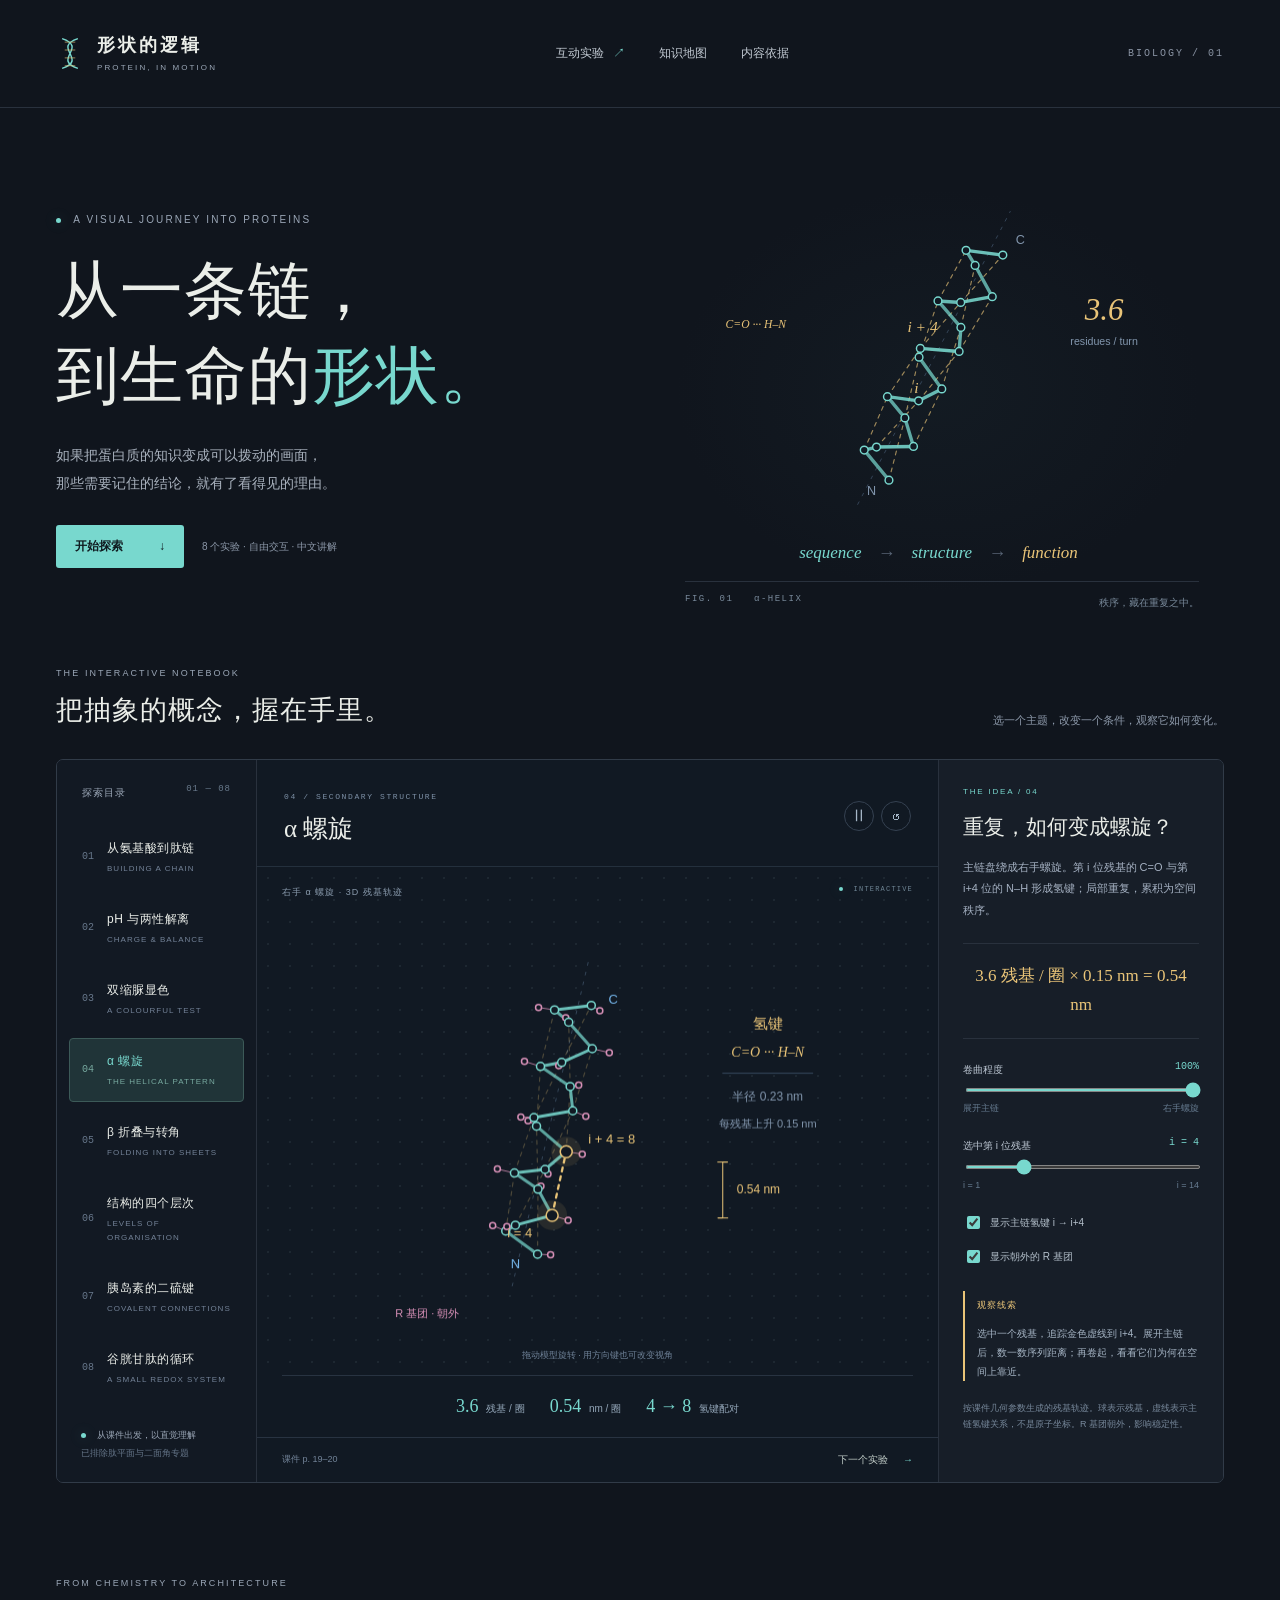
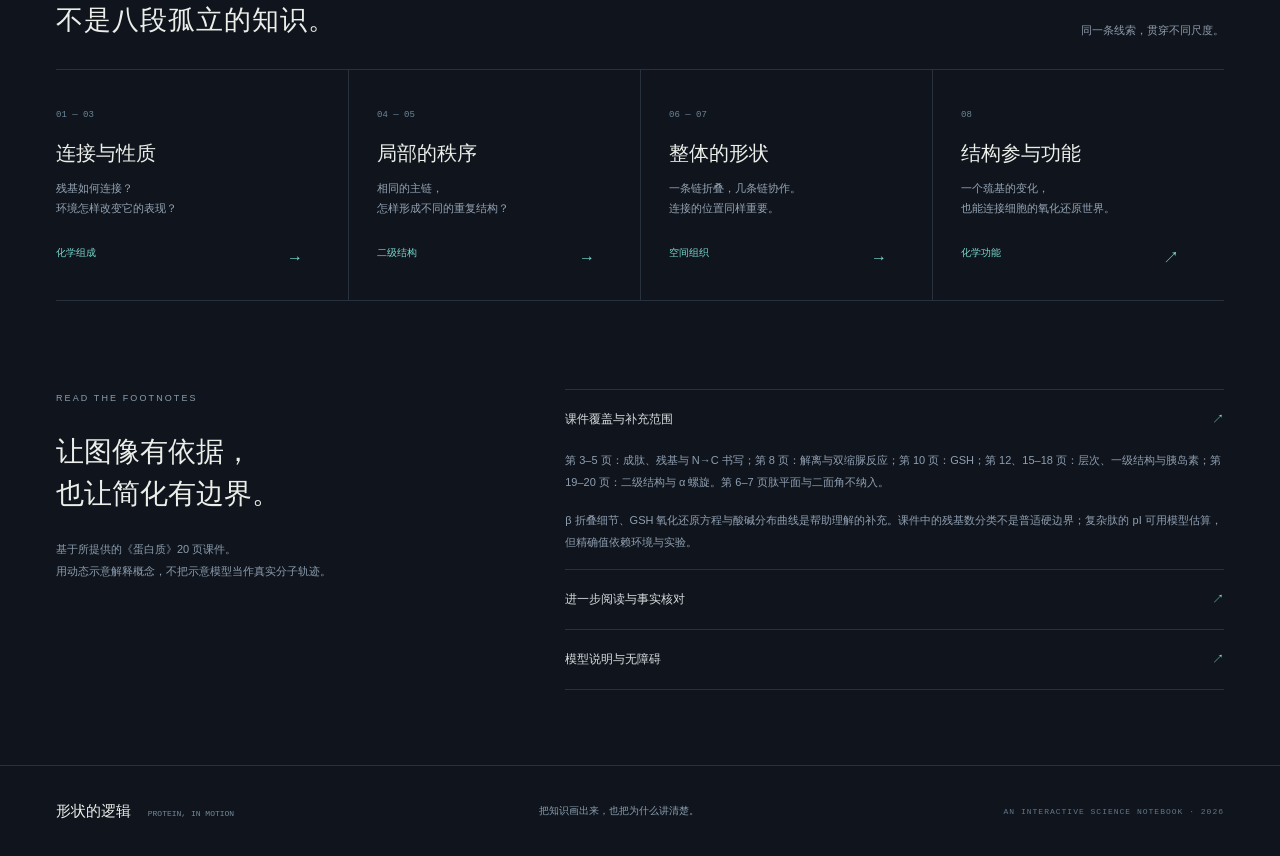
==== index.html @ da042d1e "Publish Protein in Motion interactive science notebook" ====
<!doctype html>
<html lang="zh-CN">
<head>
  <meta charset="utf-8"><meta name="viewport" content="width=device-width,initial-scale=1">
  <meta name="theme-color" content="#10151d">
  <meta name="description" content="八个可交互的蛋白质实验：从缩合成肽、酸碱解离，到螺旋、折叠与分子协作。基于《蛋白质》课件，排除肽平面专题。">
  <title>蛋白质 · 形状的逻辑 | Protein, in Motion</title>
  <link rel="icon" href="data:image/svg+xml,%3Csvg xmlns='http://www.w3.org/2000/svg' viewBox='0 0 64 64'%3E%3Crect width='64' height='64' rx='15' fill='%2310151d'/%3E%3Cpath d='M18 8C58 20 6 44 46 56M46 8C6 20 58 44 18 56' fill='none' stroke='%2370d6d0' stroke-width='4'/%3E%3C/svg%3E">
  <link rel="stylesheet" href="style.css">
  <script src="app.js" defer></script>
</head>
<body>
  <a class="skip" href="#lab">跳到互动实验</a>
  <header class="site-header"><a class="brand" href="#top"><svg viewBox="0 0 32 38" aria-hidden="true"><path d="M7 2C37 12-5 26 25 36M25 2C-5 12 37 26 7 36"/><path class="rungs" d="M10 6h12M10 15h12M10 24h12M10 33h12"/></svg><span>形状的逻辑<small>PROTEIN, IN MOTION</small></span></a><nav aria-label="主导航"><a href="#lab">互动实验 <span>↗</span></a><a href="#map">知识地图</a><a href="#sources">内容依据</a></nav><span class="edition">BIOLOGY / 01</span></header>
  <main id="top">
    <section class="hero">
      <div class="hero-copy"><p class="eyebrow"><span class="dot"></span> A VISUAL JOURNEY INTO PROTEINS</p><h1>从一条链，<br>到生命的<span>形状。</span></h1><p class="intro">如果把蛋白质的知识变成可以拨动的画面，<br class="desktop">那些需要记住的结论，就有了看得见的理由。</p><a class="primary" id="start" href="#lab">开始探索 <span>↓</span></a><span class="hero-note">8 个实验 · 自由交互 · 中文讲解</span></div>
      <div class="hero-art"><canvas id="hero-canvas" role="img" aria-label="旋转的右手α螺旋示意，青色主链与金色氢键"></canvas><div class="hero-equation"><span class="math">sequence</span><i>→</i><span class="math">structure</span><i>→</i><span class="math">function</span></div><div class="art-caption"><span>FIG. 01 &nbsp; α-HELIX</span><span>秩序，藏在重复之中。</span></div></div>
    </section>
    <div class="section-heading" id="lab"><div><p class="eyebrow">THE INTERACTIVE NOTEBOOK</p><h2>把抽象的概念，握在手里。</h2></div><p>选一个主题，改变一个条件，观察它如何变化。</p></div>
    <section class="notebook" aria-label="蛋白质互动实验室">
      <aside class="chapters"><p class="sidebar-label">探索目录 <span>01 — 08</span></p><nav id="chapter-nav" aria-label="实验主题"></nav><div class="sidebar-foot"><span class="dot"></span> 从课件出发，以直觉理解<br><small>已排除肽平面与二面角专题</small></div></aside>
      <div class="experiment"><div class="experiment-heading"><div><span class="scene-number" id="scene-number">04 / SECONDARY STRUCTURE</span><h3 id="scene-title">α 螺旋</h3></div><div class="scene-actions"><button id="pause" class="icon-button" aria-label="暂停自动旋转" aria-pressed="false">Ⅱ</button><button id="reset" class="icon-button" aria-label="重置当前实验">↺</button></div></div><div class="canvas-wrap"><canvas id="scene" role="img" aria-describedby="scene-summary"></canvas><div class="canvas-top"><span id="view-label">空间示意</span><span class="live"><span class="dot"></span> INTERACTIVE</span></div><span id="canvas-hint" class="canvas-hint">拖动模型，改变视角</span></div><div class="scene-readout" id="readout" aria-live="polite"></div><p id="scene-summary" class="sr-only"></p><div class="experiment-bottom"><span id="page-source"></span><button id="next">下一个实验 <span>→</span></button></div></div>
      <aside class="inspector"><p class="eyebrow" id="concept-kicker"></p><h4 id="concept-title"></h4><p id="concept-copy"></p><div class="formula" id="formula"></div><div id="controls"></div><div class="insight"><span>观察线索</span><p id="insight"></p></div><p class="model-note" id="model-note"></p></aside>
    </section>
    <section class="map-section" id="map"><div class="section-heading"><div><p class="eyebrow">FROM CHEMISTRY TO ARCHITECTURE</p><h2>不是八段孤立的知识。</h2></div><p>同一条线索，贯穿不同尺度。</p></div><div class="knowledge-path"><button data-open="0"><span>01 — 03</span><h3>连接与性质</h3><p>残基如何连接？<br>环境怎样改变它的表现？</p><b>化学组成 <i>→</i></b></button><button data-open="3"><span>04 — 05</span><h3>局部的秩序</h3><p>相同的主链，<br>怎样形成不同的重复结构？</p><b>二级结构 <i>→</i></b></button><button data-open="5"><span>06 — 07</span><h3>整体的形状</h3><p>一条链折叠，几条链协作。<br>连接的位置同样重要。</p><b>空间组织 <i>→</i></b></button><button data-open="7"><span>08</span><h3>结构参与功能</h3><p>一个巯基的变化，<br>也能连接细胞的氧化还原世界。</p><b>化学功能 <i>↗</i></b></button></div></section>
    <section class="sources" id="sources"><div><p class="eyebrow">READ THE FOOTNOTES</p><h2>让图像有依据，<br>也让简化有边界。</h2><p>基于所提供的《蛋白质》20 页课件。<br>用动态示意解释概念，不把示意模型当作真实分子轨迹。</p></div><div class="source-details"><details open><summary>课件覆盖与补充范围 <span>↗</span></summary><p>第 3–5 页：成肽、残基与 N→C 书写；第 8 页：解离与双缩脲反应；第 10 页：GSH；第 12、15–18 页：层次、一级结构与胰岛素；第 19–20 页：二级结构与 α 螺旋。第 6–7 页肽平面与二面角不纳入。</p><p>β 折叠细节、GSH 氧化还原方程与酸碱分布曲线是帮助理解的补充。课件中的残基数分类不是普适硬边界；复杂肽的 pI 可用模型估算，但精确值依赖环境与实验。</p></details><details><summary>进一步阅读与事实核对 <span>↗</span></summary><ul><li><a href="https://www.ncbi.nlm.nih.gov/books/NBK26830/" target="_blank" rel="noopener">Molecular Biology of the Cell · 蛋白质的形状与结构 ↗</a></li><li><a href="https://openstax.org/books/organic-chemistry/pages/26-9-protein-structure" target="_blank" rel="noopener">OpenStax · Protein Structure ↗</a></li><li><a href="https://www.rcsb.org/structure/4INS" target="_blank" rel="noopener">RCSB PDB · 4INS 胰岛素结构 ↗</a></li><li><a href="https://pubmed.ncbi.nlm.nih.gov/12485918/" target="_blank" rel="noopener">Glutathione in defense and signaling ↗</a></li></ul></details><details><summary>模型说明与无障碍 <span>↗</span></summary><p>螺旋按课件的 3.6 残基/圈、0.54 nm 螺距生成；其余几何为概念示意，未使用 PDB 原子坐标。成肽动画表示净化学计量，实际生物合成需要活化与催化。双缩脲显色只作定性判断。折叠动画不是能量模拟。GSH 动画不构成任何美容或治疗效果的推论。</p><p>滑块支持方向键；所有交互均有文字读数。系统开启“减少动态效果”时默认停止自动旋转，也可使用实验右上角暂停。图像通过线型、标签和颜色共同表达含义。</p></details></div></section>
  </main><footer><a class="footer-brand" href="#top">形状的逻辑 <span>PROTEIN, IN MOTION</span></a><p>把知识画出来，也把为什么讲清楚。</p><span>AN INTERACTIVE SCIENCE NOTEBOOK · 2026</span></footer>
  <noscript>本页面的动态实验需要开启 JavaScript。知识范围和参考资料仍可在下方阅读。</noscript>
</body></html>
---- style.css ----
:root{color-scheme:dark;--bg:#10151d;--panel:#131a24;--line:#29313d;--text:#ebeee9;--muted:#9ba7b7;--cyan:#78d8ce;--blue:#75b6eb;--gold:#e9c478;--pink:#d891b8;--serif:Georgia,'Times New Roman','Noto Serif SC','SimSun',serif;--sans:Inter,'Segoe UI','Microsoft YaHei',sans-serif}*{box-sizing:border-box}html{scroll-behavior:smooth;scroll-padding-top:26px}body{margin:0;background:var(--bg);color:var(--text);font-family:var(--sans);font-size:14px;line-height:1.75}a{color:inherit;text-decoration:none}button,input{font:inherit}button{cursor:pointer;color:inherit}button,a,input{outline-offset:5px}button:focus-visible,a:focus-visible,input:focus-visible{outline:2px solid var(--gold)}button{border:0}::selection{background:#377a78;color:white}main,.site-header,footer{max-width:1480px;margin:auto;padding-left:56px;padding-right:56px}.site-header{height:108px;display:flex;align-items:center;justify-content:space-between;border-bottom:1px solid var(--line);gap:25px}.brand{display:flex;align-items:center;gap:13px}.brand svg{width:28px;height:37px;fill:none;stroke:var(--cyan);stroke-width:1.7}.brand .rungs{stroke:var(--gold);stroke-width:1;opacity:.7}.brand>span{font-size:18px;letter-spacing:3px;font-weight:600;line-height:1.3}.brand small{display:block;font-size:8px;letter-spacing:2.1px;color:var(--muted);margin-top:6px;font-weight:400}.site-header nav{display:flex;gap:34px;font-size:12px;color:#c2cad3}.site-header nav a:hover{color:var(--cyan)}.site-header nav span{color:var(--cyan);margin-left:6px}.edition{font:10px monospace;letter-spacing:2px;color:#8993a3}.hero{display:grid;grid-template-columns:1fr 1fr;min-height:560px;align-items:center;gap:26px;padding:58px 0 52px}.eyebrow{font:10px var(--sans);font-weight:500;letter-spacing:2.1px;color:var(--muted);margin:0 0 23px}.dot{display:inline-block;background:var(--cyan);height:5px;width:5px;border-radius:50%;margin-right:8px;box-shadow:0 0 13px #78d8ce44;vertical-align:middle}.hero h1{font-family:var(--serif);font-weight:400;font-size:clamp(42px,4.9vw,70px);line-height:1.35;letter-spacing:1px;margin:24px 0}.hero h1 span{color:var(--cyan)}.intro{color:#a8b1bd;font-size:14px;line-height:1.95;margin-bottom:28px}.primary{display:inline-flex;align-items:center;gap:36px;padding:11px 19px;background:var(--cyan);color:#101c21;font-size:12px;font-weight:600;border-radius:3px}.primary:hover{background:#a2eee6}.hero-note{font-size:10px;color:#8d99aa;margin-left:18px;white-space:nowrap}.hero-art{position:relative;height:440px;min-width:0;background:radial-gradient(ellipse at center,#20333a33,transparent 65%)}#hero-canvas{width:100%;height:100%;display:block}.hero-equation{display:flex;justify-content:center;align-items:center;gap:16px;position:absolute;bottom:42px;left:0;right:0;font-size:17px}.math{font-family:var(--serif);font-style:italic;color:var(--cyan)}.hero-equation .math:last-child{color:var(--gold)}.hero-equation i{color:#586475;font-size:18px}.art-caption{position:absolute;bottom:0;left:32px;right:25px;border-top:1px solid var(--line);padding-top:12px;display:flex;justify-content:space-between;color:#798a9b;font-size:10px}.art-caption>span:first-child{font:9px monospace;letter-spacing:1.5px}.section-heading{display:flex;justify-content:space-between;align-items:end;margin-bottom:25px;gap:20px}.section-heading .eyebrow{margin-bottom:9px;font-size:9px}.section-heading h2{font-family:var(--serif);font-size:27px;letter-spacing:1px;font-weight:400;margin:0}.section-heading>p{color:#8e9aab;font-size:11px;margin:0 0 4px}.notebook{display:grid;grid-template-columns:200px minmax(0,1fr) 285px;border:1px solid #313b48;border-radius:7px;overflow:hidden;background:var(--panel);margin-bottom:95px;min-height:660px}.chapters{border-right:1px solid var(--line);padding:24px 12px 20px;display:flex;flex-direction:column;background:#121923}.sidebar-label{font-size:10px;letter-spacing:1px;color:#9ca8b8;padding:0 13px;margin:0 0 23px;display:flex;justify-content:space-between}.sidebar-label span{font:9px monospace;color:#68798b}#chapter-nav{display:flex;flex-direction:column;gap:7px}.chapter{background:transparent;width:100%;text-align:left;border-radius:4px;padding:12px 12px;display:flex;align-items:center;gap:13px;transition:background .2s,color .2s;border:1px solid transparent}.chapter>span{color:#67778b;font:10px monospace}.chapter b{display:block;font-size:12px;font-weight:400;letter-spacing:.5px}.chapter small{display:block;font-size:8px;letter-spacing:1px;color:#738297;margin-top:3px}.chapter:hover{background:#1c2935}.chapter[aria-current=true]{background:#203438;border-color:#3c5a58;color:var(--cyan)}.chapter[aria-current=true]>span,.chapter[aria-current=true] small{color:#77a99f}.sidebar-foot{margin-top:auto;padding:26px 12px 0;font-size:9px;color:#9ba7b7;line-height:2}.sidebar-foot small{font-size:9px;color:#637386}.experiment{min-width:0;display:flex;flex-direction:column;background:#111923}.experiment-heading{padding:22px 27px 16px;display:flex;align-items:center;justify-content:space-between;border-bottom:1px solid #24303d}.scene-number{font:8px monospace;color:#7e91a7;letter-spacing:1.6px}h3{font-weight:400;font-family:var(--serif);font-size:25px;line-height:1.4;margin:4px 0}.scene-actions{display:flex;gap:7px}.icon-button{height:30px;width:30px;background:transparent;border:1px solid #354151;border-radius:50%;color:#a6b7c8;line-height:1;padding:0;font-size:16px}.icon-button:hover{color:var(--cyan);border-color:var(--cyan)}.canvas-wrap{position:relative;flex:1;min-height:390px;background-image:radial-gradient(#94a8b019 .8px,transparent .8px);background-size:22px 22px;overflow:hidden}#scene{display:block;width:100%;height:100%;position:absolute;inset:0;touch-action:pan-y}.canvas-top{position:absolute;left:25px;right:25px;top:18px;display:flex;justify-content:space-between;pointer-events:none;font-size:9px;color:#8a9bad;letter-spacing:1px}.live{font:7px monospace;letter-spacing:1.2px;color:#6f8594}.live .dot{height:4px;width:4px;margin-right:5px}.canvas-hint{position:absolute;bottom:12px;left:0;right:0;text-align:center;color:#6e8197;font-size:9px;pointer-events:none}.scene-readout{margin:0 25px;min-height:62px;display:flex;gap:25px;align-items:center;justify-content:center;border-top:1px solid #283341;font-size:10px;color:#94a7b9;padding:10px 0;text-align:center}.scene-readout b{font-size:18px;font-weight:400;color:var(--cyan);margin-right:5px;font-family:var(--serif)}.experiment-bottom{display:flex;justify-content:space-between;align-items:center;padding:13px 25px;border-top:1px solid #283341;gap:12px;font-size:9px;color:#728398}.experiment-bottom button{background:transparent;color:#c3cec9;font-size:10px;padding:0;white-space:nowrap}.experiment-bottom button span{color:var(--cyan);padding-left:12px}.inspector{border-left:1px solid var(--line);padding:27px 24px 18px;background:#171e28}.inspector .eyebrow{color:var(--cyan);font-size:8px;letter-spacing:1.8px;margin-bottom:15px}.inspector h4{font-family:var(--serif);font-weight:400;font-size:21px;line-height:1.6;margin:0 0 12px}.inspector>p:not(.eyebrow){font-size:11px;color:#a5b1c2;line-height:1.95}.formula{font-family:var(--serif);font-size:17px;padding:18px 0;color:var(--gold);text-align:center;border-top:1px solid var(--line);border-bottom:1px solid var(--line);margin:22px 0;line-height:1.7;min-height:65px}.control{margin:0 0 20px}.control label{display:flex;justify-content:space-between;font-size:10px;color:#bcc6d2;margin-bottom:10px}.control output{color:var(--cyan);font:10px monospace}.control input[type=range]{accent-color:var(--cyan);width:100%;height:4px;display:block;cursor:pointer}.range-ends{display:flex;justify-content:space-between;color:#667b90;font-size:9px;margin-top:9px}.segments{display:flex;gap:5px;flex-wrap:wrap;margin-bottom:16px}.segments button{flex:1;min-width:45px;background:#111923;border:1px solid #364153;padding:6px 8px;border-radius:3px;color:#9cadbd;font-size:10px}.segments button[aria-pressed=true]{color:var(--cyan);border-color:#669d95;background:#213536}.toggle{display:flex;gap:7px;align-items:center;color:#b4c0cb;font-size:10px;margin-bottom:15px;cursor:pointer}.toggle input{accent-color:var(--cyan)}.action{width:100%;padding:8px;background:#263c40;color:var(--cyan);border:1px solid #3e6364;border-radius:3px;font-size:11px;margin:0 0 12px}.action:hover{background:#345255}.insight{border-left:2px solid var(--gold);padding-left:12px;margin-top:25px}.insight>span{font-size:9px;color:var(--gold);letter-spacing:1px}.insight p{font-size:10px;line-height:1.9;color:#a6b5c5;margin:8px 0 0}.inspector .model-note{font-size:9px!important;line-height:1.75!important;color:#77889b!important;margin:20px 0 0}.map-section{margin-bottom:88px}.knowledge-path{display:grid;grid-template-columns:repeat(4,1fr);border-top:1px solid var(--line);border-bottom:1px solid var(--line)}.knowledge-path button{position:relative;text-align:left;background:transparent;padding:30px 25px 28px 0}.knowledge-path button+button{border-left:1px solid var(--line);padding-left:28px}.knowledge-path button>span{font:9px monospace;color:#6b8596}.knowledge-path h3{font-size:20px;margin-top:14px}.knowledge-path p{font-size:11px;color:#94a3b4;line-height:1.9}.knowledge-path b{font-size:10px;color:var(--cyan);font-weight:400;display:flex;justify-content:space-between;padding-right:20px;margin-top:25px}.knowledge-path i{font-style:normal;font-size:16px}.knowledge-path button:hover h3{color:var(--cyan)}.sources{display:grid;grid-template-columns:1fr 1.5fr;gap:70px;padding-bottom:75px}.sources .eyebrow{font-size:9px}.sources h2{font-family:var(--serif);font-weight:400;font-size:28px;line-height:1.5}.sources>div>p{font-size:11px;color:#8b9cae;line-height:2}.source-details{border-top:1px solid var(--line)}details{border-bottom:1px solid var(--line);font-size:11px;color:#8f9fb2}summary{padding:19px 0;cursor:pointer;list-style:none;font-size:12px;color:#d6dddF;display:flex;justify-content:space-between}summary::-webkit-details-marker{display:none}summary>span{color:var(--cyan)}details p{line-height:2;margin:0 0 16px}details ul{padding-left:15px;margin:0 0 18px}details a:hover{color:var(--cyan)}footer{border-top:1px solid var(--line);padding-top:26px;padding-bottom:26px;display:flex;align-items:center;justify-content:space-between;gap:25px}.footer-brand{font-family:var(--serif);font-size:15px}.footer-brand span{font:8px monospace;color:#73899b;margin-left:13px}footer p{font-size:10px;color:#899daf}footer>span{font:8px monospace;letter-spacing:1px;color:#637588}.skip{position:fixed;top:-100px;left:15px;z-index:99;background:var(--cyan);color:var(--bg);padding:10px}.skip:focus{top:10px}.sr-only{position:absolute;width:1px;height:1px;overflow:hidden;clip:rect(0,0,0,0);white-space:nowrap}
@media(min-width:1350px){.notebook{grid-template-columns:210px minmax(0,1fr) 290px}.canvas-wrap{min-height:420px}}@media(max-width:1150px){main,.site-header,footer{padding-left:32px;padding-right:32px}.notebook{grid-template-columns:170px minmax(0,1fr) 245px}.inspector{padding:24px 18px}.chapter{gap:8px;padding:10px 8px}.hero h1{font-size:53px}.hero-note{display:block;margin:15px 0 0}.hero-art{height:410px}.hero{min-height:510px}.edition{display:none}.scene-readout{gap:14px}.scene-readout b{font-size:16px}}@media(max-width:940px){.notebook{grid-template-columns:155px minmax(0,1fr)}.inspector{grid-column:2;border-top:1px solid var(--line);border-left:0;display:grid;grid-template-columns:1fr 1fr;gap:0 24px}.inspector>.eyebrow,.inspector>h4,.inspector>#concept-copy,.inspector>.formula{grid-column:1}.inspector>#controls{grid-column:2;grid-row:1/6}.insight{grid-column:1;grid-row:auto}.model-note{grid-column:1/-1}.chapters{grid-row:1/3}.hero-art{height:380px}.hero h1{font-size:44px}.hero-equation{font-size:14px;gap:10px}.canvas-wrap{height:370px;flex:auto;min-height:370px}.sources{gap:35px}.sidebar-foot{display:none}.section-heading>p{max-width:190px}.knowledge-path h3{font-size:18px}}@media(max-width:640px){main,.site-header,footer{padding-left:20px;padding-right:20px}.site-header{height:82px;gap:12px}.brand>span{font-size:15px;letter-spacing:2px}.brand small{font-size:6px}.brand svg{width:22px}.site-header nav{gap:16px;font-size:10px}.site-header nav a:last-child{display:none}.hero{grid-template-columns:1fr;padding:35px 0 30px;gap:0;min-height:0}.hero h1{font-size:45px;line-height:1.4;margin:20px 0}.hero .eyebrow{font-size:8px;letter-spacing:1.5px}.intro{font-size:12px}.hero-note{display:inline;margin-left:13px;font-size:8px}.hero-art{height:320px;margin-top:4px}.hero-equation{bottom:39px;font-size:17px}.art-caption{left:10px;right:10px}.section-heading{display:block;margin-bottom:20px}.section-heading h2{font-size:23px}.section-heading>p{max-width:none;font-size:10px;margin-top:10px}.notebook{display:block;margin-left:-6px;margin-right:-6px;margin-bottom:60px}.chapters{padding:13px 10px 10px;border:0;border-bottom:1px solid var(--line)}.sidebar-label{margin:0 0 10px;padding:0 5px;font-size:9px}#chapter-nav{flex-direction:row;gap:6px;overflow-x:auto;padding-bottom:5px}.chapter{min-width:112px;width:auto;gap:7px;white-space:nowrap;padding:8px}.chapter b{font-size:10px}.chapter small{font-size:7px}.chapter>span{font-size:9px}.experiment-heading{padding:18px 18px 13px}.scene-number{font-size:7px;letter-spacing:1.2px}h3{font-size:23px}.canvas-wrap{height:340px;min-height:340px}.canvas-top{left:18px;right:18px}.scene-readout{margin:0 18px;gap:12px;font-size:9px}.scene-readout b{font-size:17px;display:block;margin:0}.experiment-bottom{padding:12px 18px;font-size:8px}.inspector{display:block;padding:24px 22px}.inspector h4{font-size:22px}.inspector>p:not(.eyebrow){font-size:12px}.formula{font-size:20px;margin:20px 0}.control label{font-size:12px}.control output{font-size:12px}.segments button,.action,.toggle{font-size:12px}.insight p{font-size:11px}.inspector .eyebrow{font-size:9px}.knowledge-path{grid-template-columns:1fr 1fr}.knowledge-path button{padding:22px 15px 22px 0}.knowledge-path button+button{padding-left:20px}.knowledge-path button:nth-child(3){border-left:0;padding-left:0;border-top:1px solid var(--line)}.knowledge-path button:nth-child(4){border-top:1px solid var(--line)}.knowledge-path h3{font-size:20px}.knowledge-path p{font-size:10px}.knowledge-path b{margin-top:18px}.map-section{margin-bottom:55px}.sources{display:block;padding-bottom:45px}.sources h2{font-size:26px}.source-details{margin-top:30px}.desktop{display:none}footer{flex-wrap:wrap;gap:10px}footer p{margin:0}footer>span{font-size:7px}footer .footer-brand span{display:none}}
@media(prefers-reduced-motion:reduce){html{scroll-behavior:auto}*{transition:none!important}}
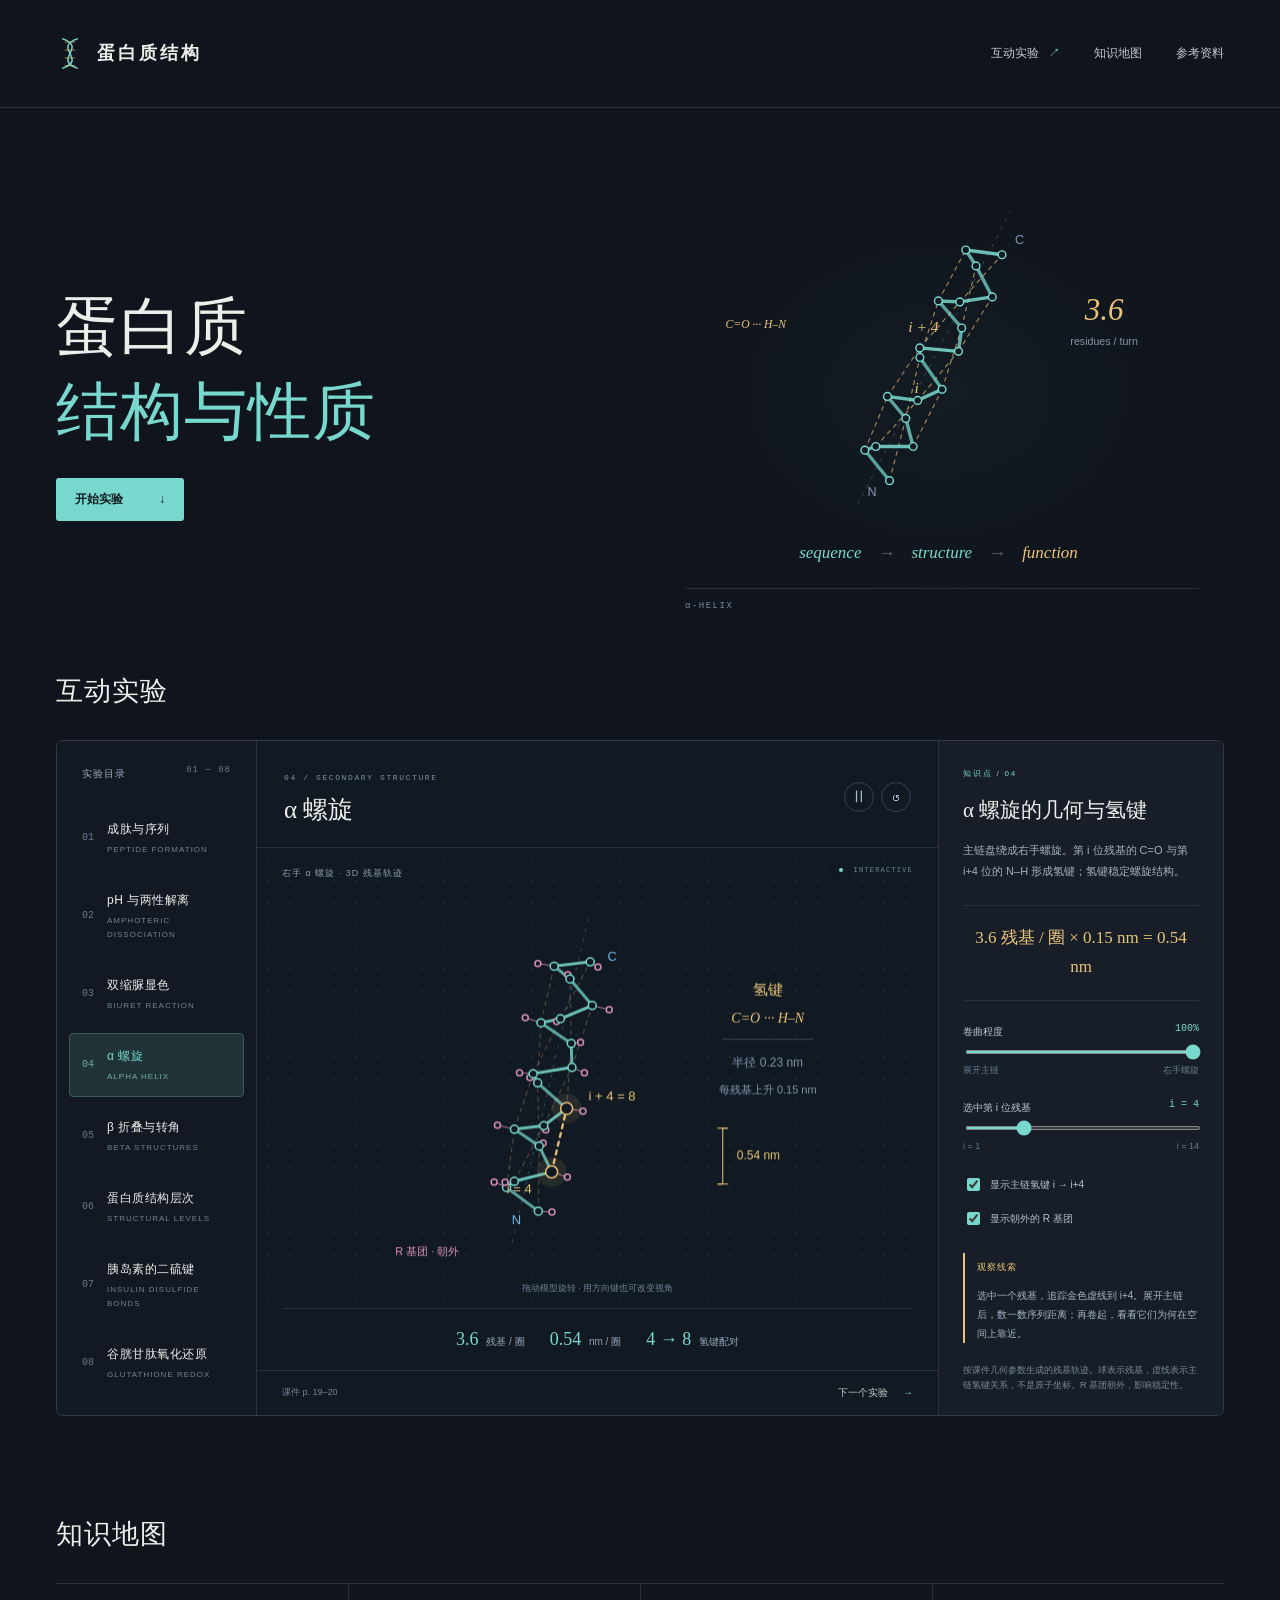
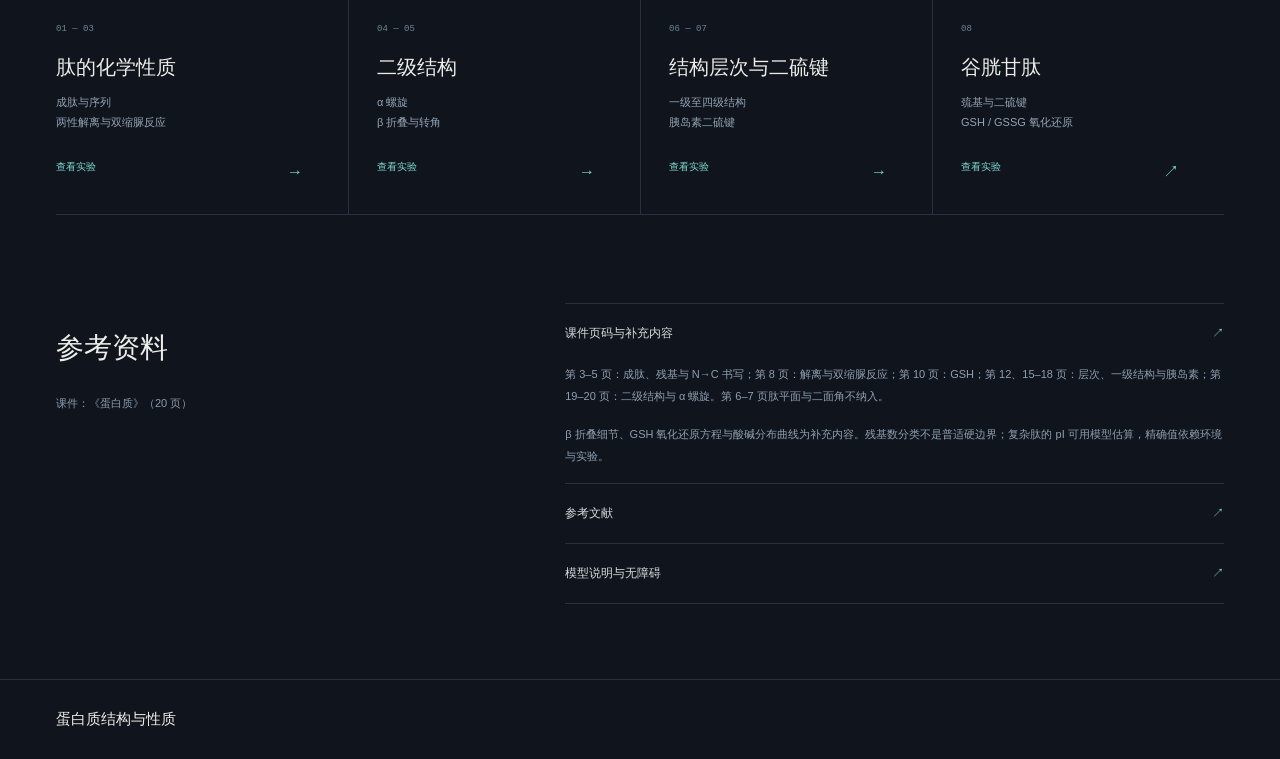
==== commit 61adcebf: "Replace decorative copy with direct scientific headings" ====
--- a/index.html
+++ b/index.html
@@ -4,27 +4,27 @@
   <meta charset="utf-8"><meta name="viewport" content="width=device-width,initial-scale=1">
   <meta name="theme-color" content="#10151d">
   <meta name="description" content="八个可交互的蛋白质实验：从缩合成肽、酸碱解离，到螺旋、折叠与分子协作。基于《蛋白质》课件，排除肽平面专题。">
-  <title>蛋白质 · 形状的逻辑 | Protein, in Motion</title>
+  <title>蛋白质结构与性质</title>
   <link rel="icon" href="data:image/svg+xml,%3Csvg xmlns='http://www.w3.org/2000/svg' viewBox='0 0 64 64'%3E%3Crect width='64' height='64' rx='15' fill='%2310151d'/%3E%3Cpath d='M18 8C58 20 6 44 46 56M46 8C6 20 58 44 18 56' fill='none' stroke='%2370d6d0' stroke-width='4'/%3E%3C/svg%3E">
   <link rel="stylesheet" href="style.css">
   <script src="app.js" defer></script>
 </head>
 <body>
   <a class="skip" href="#lab">跳到互动实验</a>
-  <header class="site-header"><a class="brand" href="#top"><svg viewBox="0 0 32 38" aria-hidden="true"><path d="M7 2C37 12-5 26 25 36M25 2C-5 12 37 26 7 36"/><path class="rungs" d="M10 6h12M10 15h12M10 24h12M10 33h12"/></svg><span>形状的逻辑<small>PROTEIN, IN MOTION</small></span></a><nav aria-label="主导航"><a href="#lab">互动实验 <span>↗</span></a><a href="#map">知识地图</a><a href="#sources">内容依据</a></nav><span class="edition">BIOLOGY / 01</span></header>
+  <header class="site-header"><a class="brand" href="#top"><svg viewBox="0 0 32 38" aria-hidden="true"><path d="M7 2C37 12-5 26 25 36M25 2C-5 12 37 26 7 36"/><path class="rungs" d="M10 6h12M10 15h12M10 24h12M10 33h12"/></svg><span>蛋白质结构</span></a><nav aria-label="主导航"><a href="#lab">互动实验 <span>↗</span></a><a href="#map">知识地图</a><a href="#sources">参考资料</a></nav></header>
   <main id="top">
     <section class="hero">
-      <div class="hero-copy"><p class="eyebrow"><span class="dot"></span> A VISUAL JOURNEY INTO PROTEINS</p><h1>从一条链，<br>到生命的<span>形状。</span></h1><p class="intro">如果把蛋白质的知识变成可以拨动的画面，<br class="desktop">那些需要记住的结论，就有了看得见的理由。</p><a class="primary" id="start" href="#lab">开始探索 <span>↓</span></a><span class="hero-note">8 个实验 · 自由交互 · 中文讲解</span></div>
-      <div class="hero-art"><canvas id="hero-canvas" role="img" aria-label="旋转的右手α螺旋示意，青色主链与金色氢键"></canvas><div class="hero-equation"><span class="math">sequence</span><i>→</i><span class="math">structure</span><i>→</i><span class="math">function</span></div><div class="art-caption"><span>FIG. 01 &nbsp; α-HELIX</span><span>秩序，藏在重复之中。</span></div></div>
+      <div class="hero-copy"><h1>蛋白质<br><span>结构与性质</span></h1><a class="primary" id="start" href="#lab">开始实验 <span>↓</span></a></div>
+      <div class="hero-art"><canvas id="hero-canvas" role="img" aria-label="旋转的右手α螺旋示意，青色主链与金色氢键"></canvas><div class="hero-equation"><span class="math">sequence</span><i>→</i><span class="math">structure</span><i>→</i><span class="math">function</span></div><div class="art-caption"><span>α-HELIX</span></div></div>
     </section>
-    <div class="section-heading" id="lab"><div><p class="eyebrow">THE INTERACTIVE NOTEBOOK</p><h2>把抽象的概念，握在手里。</h2></div><p>选一个主题，改变一个条件，观察它如何变化。</p></div>
+    <div class="section-heading" id="lab"><h2>互动实验</h2></div>
     <section class="notebook" aria-label="蛋白质互动实验室">
-      <aside class="chapters"><p class="sidebar-label">探索目录 <span>01 — 08</span></p><nav id="chapter-nav" aria-label="实验主题"></nav><div class="sidebar-foot"><span class="dot"></span> 从课件出发，以直觉理解<br><small>已排除肽平面与二面角专题</small></div></aside>
+      <aside class="chapters"><p class="sidebar-label">实验目录 <span>01 — 08</span></p><nav id="chapter-nav" aria-label="实验主题"></nav></aside>
       <div class="experiment"><div class="experiment-heading"><div><span class="scene-number" id="scene-number">04 / SECONDARY STRUCTURE</span><h3 id="scene-title">α 螺旋</h3></div><div class="scene-actions"><button id="pause" class="icon-button" aria-label="暂停自动旋转" aria-pressed="false">Ⅱ</button><button id="reset" class="icon-button" aria-label="重置当前实验">↺</button></div></div><div class="canvas-wrap"><canvas id="scene" role="img" aria-describedby="scene-summary"></canvas><div class="canvas-top"><span id="view-label">空间示意</span><span class="live"><span class="dot"></span> INTERACTIVE</span></div><span id="canvas-hint" class="canvas-hint">拖动模型，改变视角</span></div><div class="scene-readout" id="readout" aria-live="polite"></div><p id="scene-summary" class="sr-only"></p><div class="experiment-bottom"><span id="page-source"></span><button id="next">下一个实验 <span>→</span></button></div></div>
       <aside class="inspector"><p class="eyebrow" id="concept-kicker"></p><h4 id="concept-title"></h4><p id="concept-copy"></p><div class="formula" id="formula"></div><div id="controls"></div><div class="insight"><span>观察线索</span><p id="insight"></p></div><p class="model-note" id="model-note"></p></aside>
     </section>
-    <section class="map-section" id="map"><div class="section-heading"><div><p class="eyebrow">FROM CHEMISTRY TO ARCHITECTURE</p><h2>不是八段孤立的知识。</h2></div><p>同一条线索，贯穿不同尺度。</p></div><div class="knowledge-path"><button data-open="0"><span>01 — 03</span><h3>连接与性质</h3><p>残基如何连接？<br>环境怎样改变它的表现？</p><b>化学组成 <i>→</i></b></button><button data-open="3"><span>04 — 05</span><h3>局部的秩序</h3><p>相同的主链，<br>怎样形成不同的重复结构？</p><b>二级结构 <i>→</i></b></button><button data-open="5"><span>06 — 07</span><h3>整体的形状</h3><p>一条链折叠，几条链协作。<br>连接的位置同样重要。</p><b>空间组织 <i>→</i></b></button><button data-open="7"><span>08</span><h3>结构参与功能</h3><p>一个巯基的变化，<br>也能连接细胞的氧化还原世界。</p><b>化学功能 <i>↗</i></b></button></div></section>
-    <section class="sources" id="sources"><div><p class="eyebrow">READ THE FOOTNOTES</p><h2>让图像有依据，<br>也让简化有边界。</h2><p>基于所提供的《蛋白质》20 页课件。<br>用动态示意解释概念，不把示意模型当作真实分子轨迹。</p></div><div class="source-details"><details open><summary>课件覆盖与补充范围 <span>↗</span></summary><p>第 3–5 页：成肽、残基与 N→C 书写；第 8 页：解离与双缩脲反应；第 10 页：GSH；第 12、15–18 页：层次、一级结构与胰岛素；第 19–20 页：二级结构与 α 螺旋。第 6–7 页肽平面与二面角不纳入。</p><p>β 折叠细节、GSH 氧化还原方程与酸碱分布曲线是帮助理解的补充。课件中的残基数分类不是普适硬边界；复杂肽的 pI 可用模型估算，但精确值依赖环境与实验。</p></details><details><summary>进一步阅读与事实核对 <span>↗</span></summary><ul><li><a href="https://www.ncbi.nlm.nih.gov/books/NBK26830/" target="_blank" rel="noopener">Molecular Biology of the Cell · 蛋白质的形状与结构 ↗</a></li><li><a href="https://openstax.org/books/organic-chemistry/pages/26-9-protein-structure" target="_blank" rel="noopener">OpenStax · Protein Structure ↗</a></li><li><a href="https://www.rcsb.org/structure/4INS" target="_blank" rel="noopener">RCSB PDB · 4INS 胰岛素结构 ↗</a></li><li><a href="https://pubmed.ncbi.nlm.nih.gov/12485918/" target="_blank" rel="noopener">Glutathione in defense and signaling ↗</a></li></ul></details><details><summary>模型说明与无障碍 <span>↗</span></summary><p>螺旋按课件的 3.6 残基/圈、0.54 nm 螺距生成；其余几何为概念示意，未使用 PDB 原子坐标。成肽动画表示净化学计量，实际生物合成需要活化与催化。双缩脲显色只作定性判断。折叠动画不是能量模拟。GSH 动画不构成任何美容或治疗效果的推论。</p><p>滑块支持方向键；所有交互均有文字读数。系统开启“减少动态效果”时默认停止自动旋转，也可使用实验右上角暂停。图像通过线型、标签和颜色共同表达含义。</p></details></div></section>
-  </main><footer><a class="footer-brand" href="#top">形状的逻辑 <span>PROTEIN, IN MOTION</span></a><p>把知识画出来，也把为什么讲清楚。</p><span>AN INTERACTIVE SCIENCE NOTEBOOK · 2026</span></footer>
+    <section class="map-section" id="map"><div class="section-heading"><h2>知识地图</h2></div><div class="knowledge-path"><button data-open="0"><span>01 — 03</span><h3>肽的化学性质</h3><p>成肽与序列<br>两性解离与双缩脲反应</p><b>查看实验 <i>→</i></b></button><button data-open="3"><span>04 — 05</span><h3>二级结构</h3><p>α 螺旋<br>β 折叠与转角</p><b>查看实验 <i>→</i></b></button><button data-open="5"><span>06 — 07</span><h3>结构层次与二硫键</h3><p>一级至四级结构<br>胰岛素二硫键</p><b>查看实验 <i>→</i></b></button><button data-open="7"><span>08</span><h3>谷胱甘肽</h3><p>巯基与二硫键<br>GSH / GSSG 氧化还原</p><b>查看实验 <i>↗</i></b></button></div></section>
+    <section class="sources" id="sources"><div><h2>参考资料</h2><p>课件：《蛋白质》（20 页）</p></div><div class="source-details"><details open><summary>课件页码与补充内容 <span>↗</span></summary><p>第 3–5 页：成肽、残基与 N→C 书写；第 8 页：解离与双缩脲反应；第 10 页：GSH；第 12、15–18 页：层次、一级结构与胰岛素；第 19–20 页：二级结构与 α 螺旋。第 6–7 页肽平面与二面角不纳入。</p><p>β 折叠细节、GSH 氧化还原方程与酸碱分布曲线为补充内容。残基数分类不是普适硬边界；复杂肽的 pI 可用模型估算，精确值依赖环境与实验。</p></details><details><summary>参考文献 <span>↗</span></summary><ul><li><a href="https://www.ncbi.nlm.nih.gov/books/NBK26830/" target="_blank" rel="noopener">Molecular Biology of the Cell · 蛋白质的形状与结构 ↗</a></li><li><a href="https://openstax.org/books/organic-chemistry/pages/26-9-protein-structure" target="_blank" rel="noopener">OpenStax · Protein Structure ↗</a></li><li><a href="https://www.rcsb.org/structure/4INS" target="_blank" rel="noopener">RCSB PDB · 4INS 胰岛素结构 ↗</a></li><li><a href="https://pubmed.ncbi.nlm.nih.gov/12485918/" target="_blank" rel="noopener">Glutathione in defense and signaling ↗</a></li></ul></details><details><summary>模型说明与无障碍 <span>↗</span></summary><p>螺旋按课件的 3.6 残基/圈、0.54 nm 螺距生成；其余几何为概念示意，未使用 PDB 原子坐标。成肽动画表示净化学计量，实际生物合成需要活化与催化。双缩脲显色只作定性判断。折叠动画不是能量模拟。GSH 动画不构成任何美容或治疗效果的推论。</p><p>滑块支持方向键；所有交互均有文字读数。系统开启“减少动态效果”时默认停止自动旋转，也可使用实验右上角暂停。图像通过线型、标签和颜色共同表达含义。</p></details></div></section>
+  </main><footer><a class="footer-brand" href="#top">蛋白质结构与性质</a></footer>
   <noscript>本页面的动态实验需要开启 JavaScript。知识范围和参考资料仍可在下方阅读。</noscript>
 </body></html>
